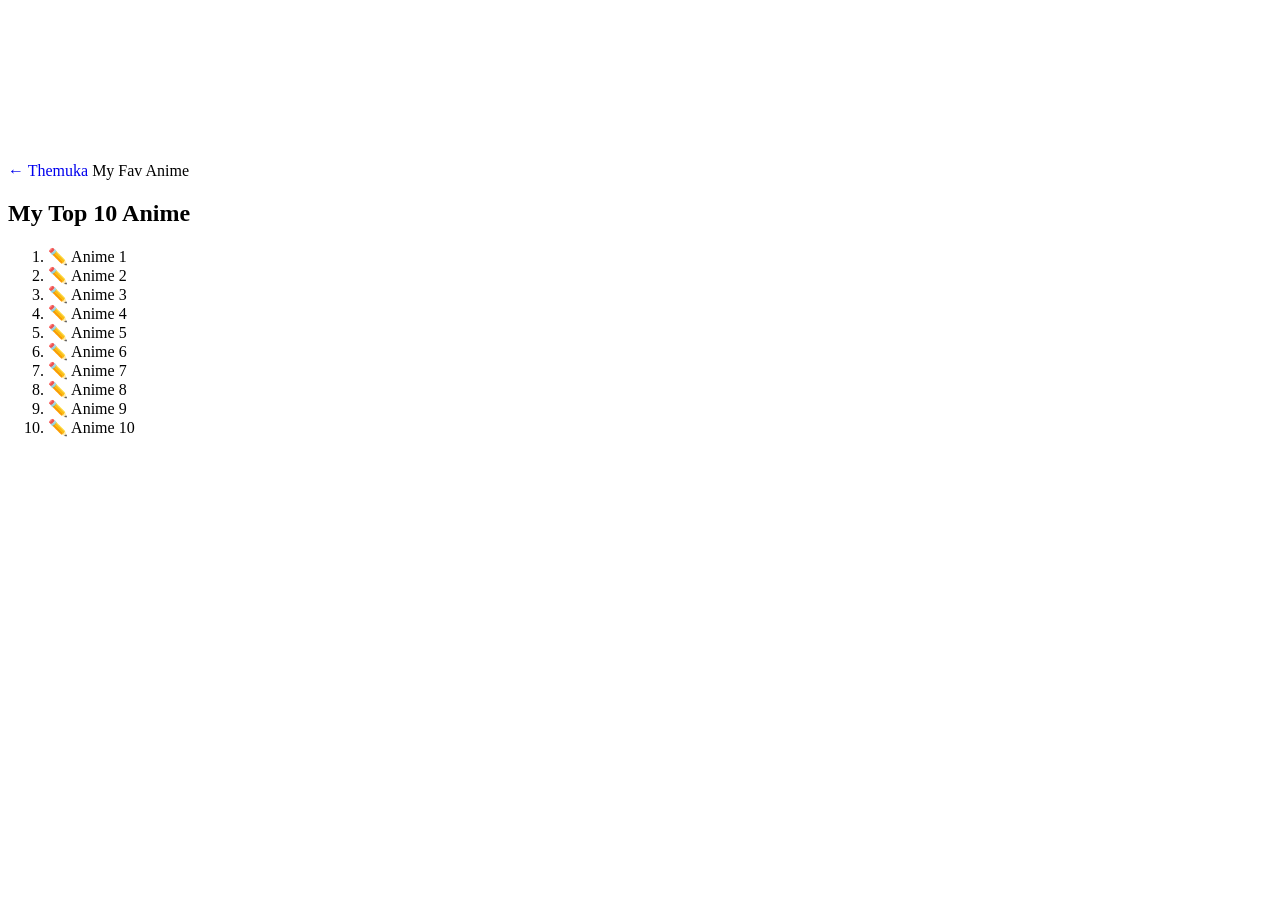
==== anime/index.html @ 9af490cb "Add files via upload" ====
<!DOCTYPE html>
<html lang="en">
<head>
  <meta charset="UTF-8" />
  <meta name="viewport" content="width=device-width, initial-scale=1.0" />
  <title>Themukaaa — My Fav Anime</title>
  <link rel="stylesheet" href="style.css" />
  <link href="https://fonts.googleapis.com/css2?family=Syne:wght@700;800&family=Caveat:wght@500;700&family=DM+Sans:wght@300;400;500&family=Swanky+and+Moo+Moo&display=swap" rel="stylesheet" />
</head>
<body>
  <canvas id="bgCanvas"></canvas>
  <nav class="navbar">
    <a href="/" class="nav-name" style="text-decoration:none">← Themuka</a>
    <span class="nav-est">My Fav Anime</span>
  </nav>
  <section class="page-content">
    <h1 class="page-title">My Top 10 Anime</h1>
    <ol class="anime-list">
      <li>✏️ Anime 1</li>
      <li>✏️ Anime 2</li>
      <li>✏️ Anime 3</li>
      <li>✏️ Anime 4</li>
      <li>✏️ Anime 5</li>
      <li>✏️ Anime 6</li>
      <li>✏️ Anime 7</li>
      <li>✏️ Anime 8</li>
      <li>✏️ Anime 9</li>
      <li>✏️ Anime 10</li>
    </ol>
  </section>
  <script src="script.js"></script>
</body>
</html>
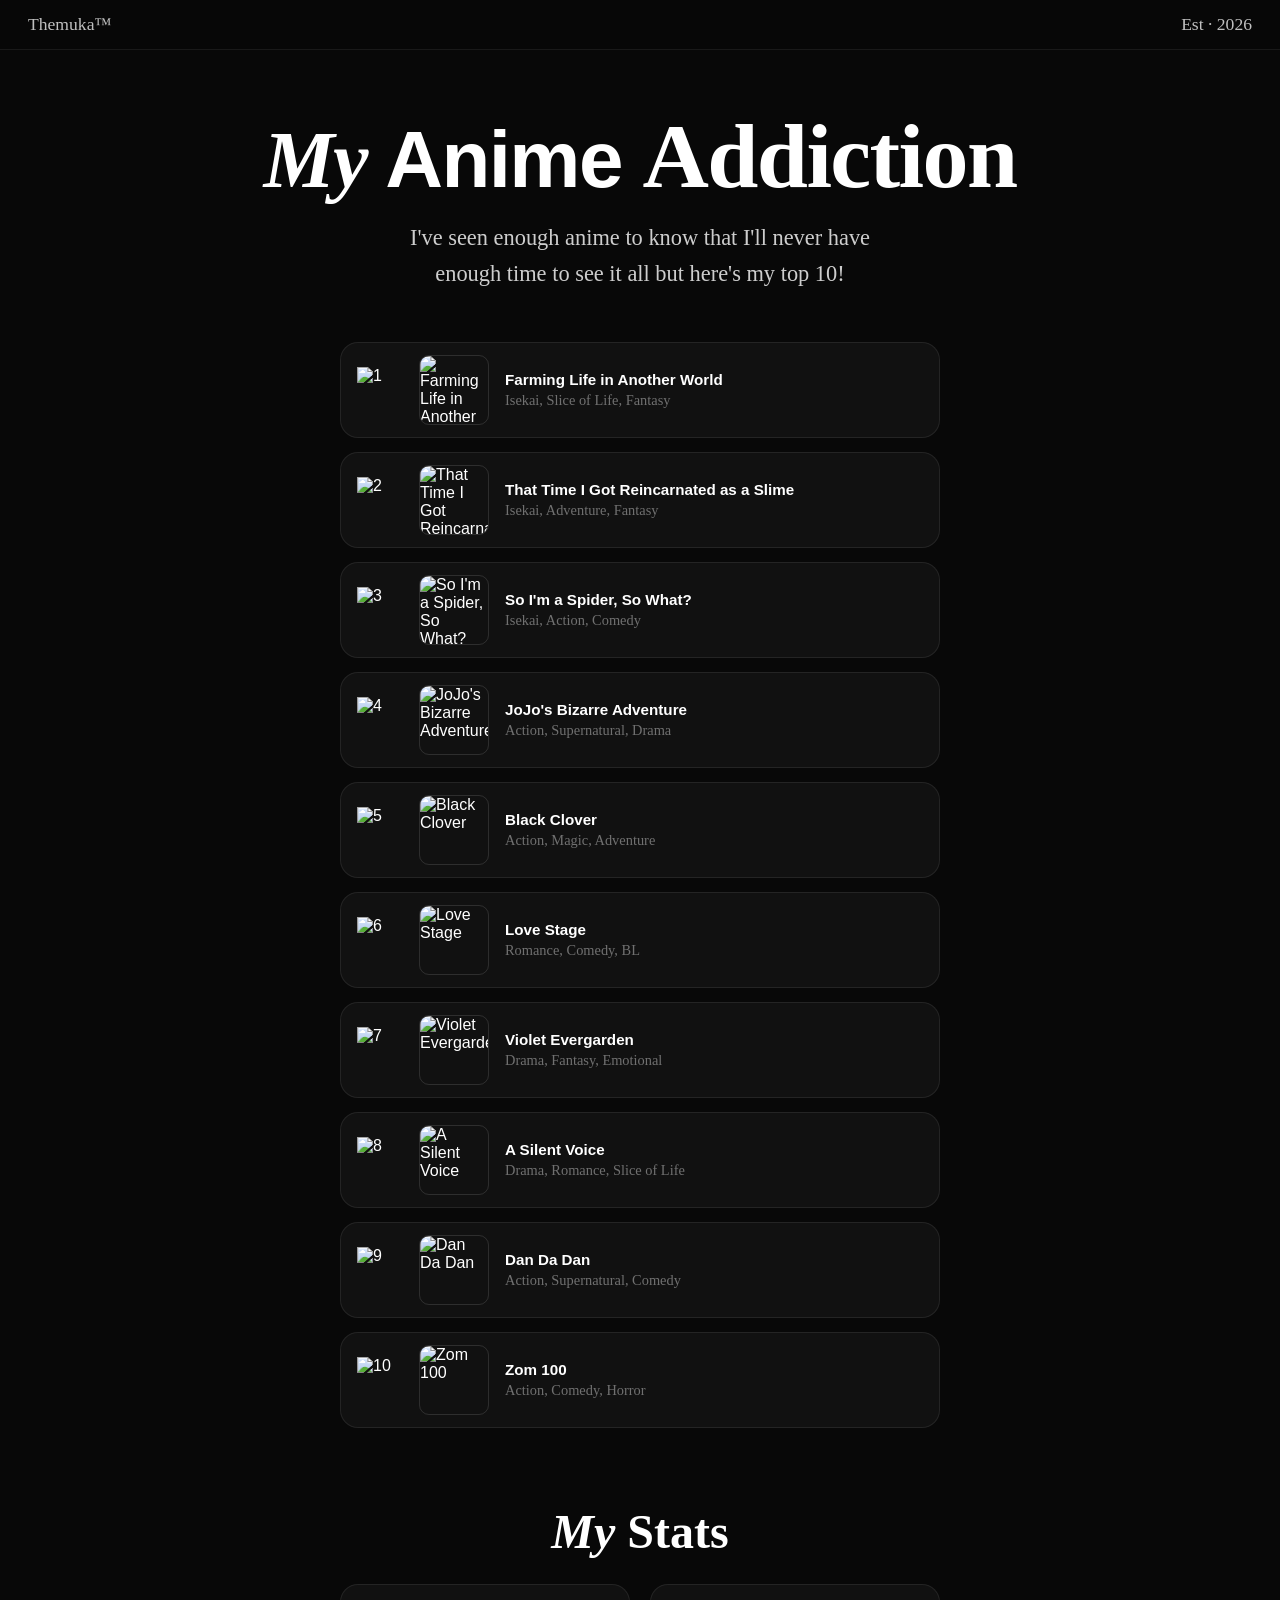
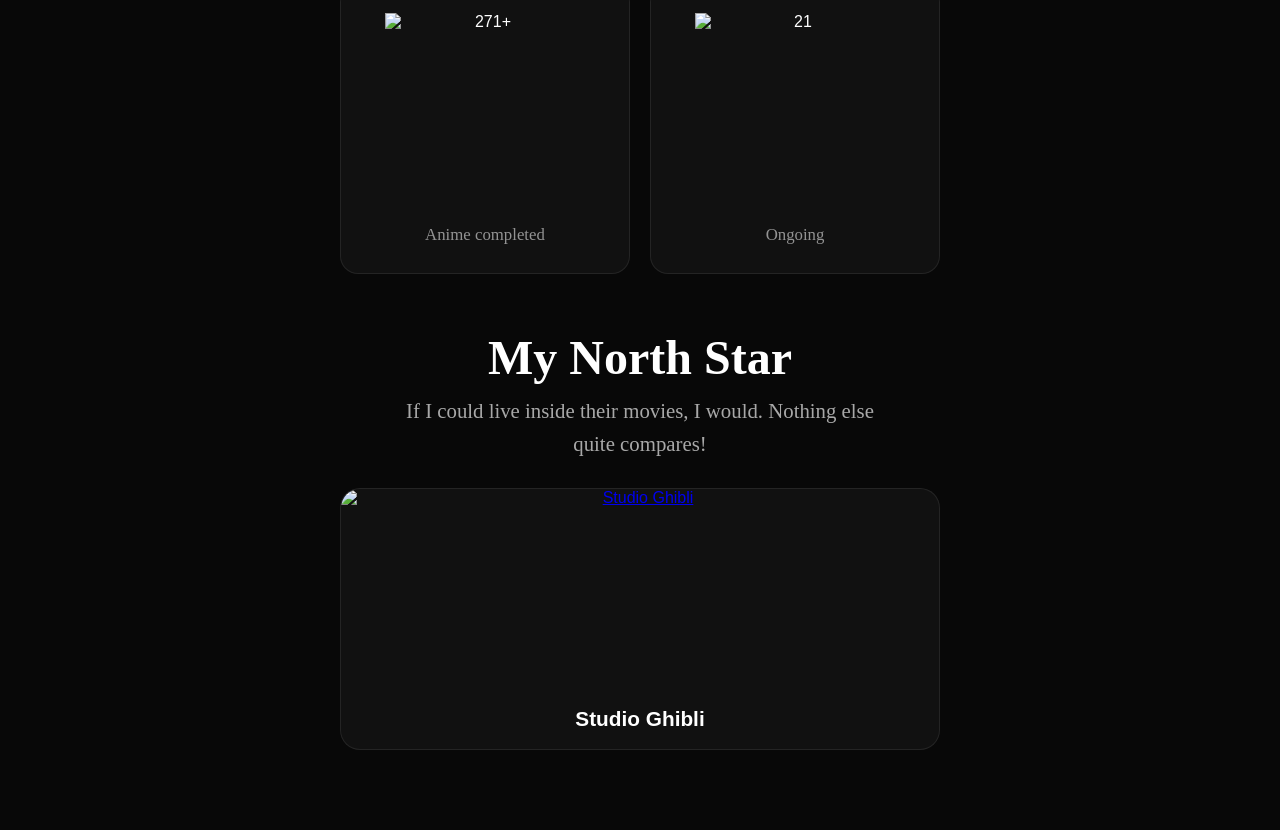
==== commit 916665ff: "Revamp anime index.html with new layout and styles Updated the anime index page with new structure a" ====
--- a/anime/index.html
+++ b/anime/index.html
@@ -3,31 +3,393 @@
 <head>
   <meta charset="UTF-8" />
   <meta name="viewport" content="width=device-width, initial-scale=1.0" />
-  <title>Themukaaa — My Fav Anime</title>
-  <link rel="stylesheet" href="style.css" />
+  <title>Themukaaa - My Anime List</title>
+  <link rel="icon" type="image/svg+xml" href="/assets/favicon.svg" />
+  <link rel="stylesheet" href="/style.css" />
   <link href="https://fonts.googleapis.com/css2?family=Syne:wght@700;800&family=Caveat:wght@500;700&family=DM+Sans:wght@300;400;500&family=Swanky+and+Moo+Moo&display=swap" rel="stylesheet" />
+  <style>
+
+    .deco-shape {
+      position: fixed;
+      pointer-events: none;
+      z-index: 1;
+      animation: floatShape linear infinite;
+    }
+
+    /* HERO */
+    .anime-hero {
+      position: relative;
+      z-index: 2;
+      padding: 110px 28px 50px;
+      text-align: center;
+    }
+
+    .anime-title {
+      font-size: clamp(2.4rem, 8vw, 5rem);
+      line-height: 1;
+      letter-spacing: -0.02em;
+      margin-bottom: 18px;
+    }
+
+    .anime-title .word-my {
+      font-family: 'Caveat', cursive;
+      font-weight: 700;
+      font-style: italic;
+      color: #ffffff;
+    }
+
+    .anime-title .word-anime {
+      font-family: 'Syne', sans-serif;
+      font-weight: 800;
+      color: #ffffff;
+    }
+
+    .anime-title .word-addiction {
+      font-family: 'Swanky and Moo Moo', cursive;
+      font-size: 1.15em;
+      color: #ffffff;
+    }
+
+    .anime-hero p {
+      font-family: 'Swanky and Moo Moo', cursive;
+      font-size: clamp(1rem, 3vw, 1.4rem);
+      color: rgba(255,255,255,0.8);
+      max-width: 520px;
+      margin: 0 auto;
+      line-height: 1.6;
+    }
+
+    /* TOP 10 */
+    .section-wrap {
+      position: relative;
+      z-index: 2;
+      max-width: 640px;
+      margin: 0 auto;
+      padding: 0 20px 20px;
+    }
+
+    .anime-list {
+      display: flex;
+      flex-direction: column;
+      gap: 14px;
+      margin-bottom: 60px;
+    }
+
+    .anime-card {
+      display: flex;
+      align-items: center;
+      gap: 16px;
+      background: rgba(255,255,255,0.04);
+      border: 1px solid rgba(255,255,255,0.08);
+      border-radius: 18px;
+      padding: 12px 16px;
+      transition: background 0.3s, transform 0.3s, border-color 0.3s;
+    }
+
+    .anime-card:hover {
+      background: rgba(255,255,255,0.08);
+      border-color: rgba(255,255,255,0.2);
+      transform: translateY(-3px);
+    }
+
+    .anime-rank {
+      flex-shrink: 0;
+      width: 46px;
+      height: 46px;
+      object-fit: contain;
+    }
+
+    .anime-cover {
+      flex-shrink: 0;
+      width: 70px;
+      height: 70px;
+      border-radius: 10px;
+      object-fit: cover;
+      border: 1px solid rgba(255,255,255,0.12);
+    }
+
+    .anime-info {
+      flex: 1;
+    }
+
+    .anime-name {
+      font-family: 'Syne', sans-serif;
+      font-size: 0.95rem;
+      font-weight: 700;
+      color: #ffffff;
+      margin-bottom: 4px;
+    }
+
+    .anime-genre {
+      font-family: 'Swanky and Moo Moo', cursive;
+      font-size: 0.9rem;
+      color: rgba(255,255,255,0.4);
+    }
+
+    /* STATS */
+    .stats-section {
+      position: relative;
+      z-index: 2;
+      max-width: 640px;
+      margin: 0 auto 60px;
+      padding: 0 20px;
+      text-align: center;
+    }
+
+    .stats-heading {
+      font-size: clamp(1.8rem, 6vw, 3rem);
+      line-height: 1;
+      margin-bottom: 28px;
+    }
+
+    .stats-heading .my {
+      font-family: 'Swanky and Moo Moo', cursive;
+      font-weight: 700;
+      font-style: italic;
+      color: #ffffff;
+    }
+
+    .stats-heading .rest {
+      font-family: 'Swanky and Moo Moo', cursive;
+      font-weight: 800;
+      color: #ffffff;
+    }
+
+    .stats-grid {
+      display: grid;
+      grid-template-columns: 1fr 1fr;
+      gap: 20px;
+    }
+
+    .stat-card {
+      background: rgba(255,255,255,0.04);
+      border: 1px solid rgba(255,255,255,0.08);
+      border-radius: 18px;
+      padding: 28px 16px;
+      display: flex;
+      flex-direction: column;
+      align-items: center;
+      gap: 12px;
+    }
+
+    .stat-sticker {
+      width: 200px;
+      height: 200px;
+      object-fit: contain;
+    }
+
+    /* NORTH STAR */
+    .northstar-section {
+      position: relative;
+      z-index: 2;
+      max-width: 640px;
+      margin: 0 auto 80px;
+      padding: 0 20px;
+      text-align: center;
+    }
+
+    .northstar-heading {
+      font-size: clamp(1.8rem, 6vw, 3rem);
+      line-height: 1;
+      margin-bottom: 12px;
+      font-family: 'Swanky and Moo Moo', cursive;
+      color: #ffffff;
+    }
+
+    .northstar-quote {
+      font-family: 'Swanky and Moo Moo', cursive;
+      font-size: clamp(1rem, 3vw, 1.3rem);
+      color: rgba(255,255,255,0.65);
+      max-width: 480px;
+      margin: 0 auto 28px;
+      line-height: 1.6;
+    }
+
+    .ghibli-card {
+      background: rgba(255,255,255,0.04);
+      border: 1px solid rgba(255,255,255,0.08);
+      border-radius: 20px;
+      overflow: hidden;
+      transition: transform 0.3s, border-color 0.3s;
+    }
+
+    .ghibli-card:hover {
+      transform: translateY(-4px);
+      border-color: rgba(255,255,255,0.2);
+    }
+
+    .ghibli-img {
+      width: 100%;
+      height: 200px;
+      object-fit: cover;
+      display: block;
+    }
+
+    .ghibli-body {
+      padding: 18px;
+    }
+
+    .ghibli-name {
+      font-family: 'Syne', sans-serif;
+      font-size: 1.3rem;
+      font-weight: 800;
+      color: #ffffff;
+    }
+
+  </style>
 </head>
 <body>
   <canvas id="bgCanvas"></canvas>
+
+  <!-- Susuwatari floating stickers -->
+  <img src="/assets/stickers/susuwatari-1.svg" class="deco-shape" style="top:4%;left:4%;width:65px;animation-delay:0s;animation-duration:7s" alt="" />
+  <img src="/assets/stickers/susuwatari-2.svg" class="deco-shape" style="top:5%;right:7%;width:55px;animation-delay:1.5s;animation-duration:9s" alt="" />
+  <img src="/assets/stickers/susuwatari-3.svg" class="deco-shape" style="top:22%;right:3%;width:50px;animation-delay:0.8s;animation-duration:8s" alt="" />
+  <img src="/assets/stickers/susuwatari-4.svg" class="deco-shape" style="top:42%;left:2%;width:60px;animation-delay:2s;animation-duration:11s" alt="" />
+  <img src="/assets/stickers/susuwatari-5.svg" class="deco-shape" style="top:62%;right:3%;width:52px;animation-delay:0.4s;animation-duration:10s" alt="" />
+  <img src="/assets/stickers/susuwatari-6.svg" class="deco-shape" style="top:80%;left:3%;width:58px;animation-delay:1.2s;animation-duration:8s" alt="" />
+
+  <!-- Navbar -->
   <nav class="navbar">
-    <a href="/" class="nav-name" style="text-decoration:none">← Themuka</a>
-    <span class="nav-est">My Fav Anime</span>
+    <a href="/" class="nav-name" style="text-decoration:none">Themuka&#8482;</a>
+    <span class="nav-est">Est · 2026</span>
   </nav>
-  <section class="page-content">
-    <h1 class="page-title">My Top 10 Anime</h1>
-    <ol class="anime-list">
-      <li>✏️ Anime 1</li>
-      <li>✏️ Anime 2</li>
-      <li>✏️ Anime 3</li>
-      <li>✏️ Anime 4</li>
-      <li>✏️ Anime 5</li>
-      <li>✏️ Anime 6</li>
-      <li>✏️ Anime 7</li>
-      <li>✏️ Anime 8</li>
-      <li>✏️ Anime 9</li>
-      <li>✏️ Anime 10</li>
-    </ol>
-  </section>
-  <script src="script.js"></script>
+
+  <!-- Hero -->
+  <div class="anime-hero">
+    <h1 class="anime-title">
+      <span class="word-my">My </span><span class="word-anime">Anime </span><span class="word-addiction">Addiction</span>
+    </h1>
+    <p>I've seen enough anime to know that I'll never have enough time to see it all but here's my top 10!</p>
+  </div>
+
+  <!-- Top 10 -->
+  <div class="section-wrap">
+    <div class="anime-list">
+
+      <div class="anime-card">
+        <img src="/assets/stickers/ranking-1.png" class="anime-rank" alt="1" />
+        <img src="/assets/photos/farming-life.svg" class="anime-cover" alt="Farming Life in Another World" />
+        <div class="anime-info">
+          <p class="anime-name">Farming Life in Another World</p>
+          <p class="anime-genre">Isekai, Slice of Life, Fantasy</p>
+        </div>
+      </div>
+
+      <div class="anime-card">
+        <img src="/assets/stickers/ranking-2.png" class="anime-rank" alt="2" />
+        <img src="/assets/photos/slime.svg" class="anime-cover" alt="That Time I Got Reincarnated as a Slime" />
+        <div class="anime-info">
+          <p class="anime-name">That Time I Got Reincarnated as a Slime</p>
+          <p class="anime-genre">Isekai, Adventure, Fantasy</p>
+        </div>
+      </div>
+
+      <div class="anime-card">
+        <img src="/assets/stickers/ranking-3.png" class="anime-rank" alt="3" />
+        <img src="/assets/photos/spider.svg" class="anime-cover" alt="So I'm a Spider, So What?" />
+        <div class="anime-info">
+          <p class="anime-name">So I'm a Spider, So What?</p>
+          <p class="anime-genre">Isekai, Action, Comedy</p>
+        </div>
+      </div>
+
+      <div class="anime-card">
+        <img src="/assets/stickers/ranking-4.png" class="anime-rank" alt="4" />
+        <img src="/assets/photos/jojo.svg" class="anime-cover" alt="JoJo's Bizarre Adventure" />
+        <div class="anime-info">
+          <p class="anime-name">JoJo's Bizarre Adventure</p>
+          <p class="anime-genre">Action, Supernatural, Drama</p>
+        </div>
+      </div>
+
+      <div class="anime-card">
+        <img src="/assets/stickers/ranking-5.png" class="anime-rank" alt="5" />
+        <img src="/assets/photos/black-clover.svg" class="anime-cover" alt="Black Clover" />
+        <div class="anime-info">
+          <p class="anime-name">Black Clover</p>
+          <p class="anime-genre">Action, Magic, Adventure</p>
+        </div>
+      </div>
+
+      <div class="anime-card">
+        <img src="/assets/stickers/ranking-6.png" class="anime-rank" alt="6" />
+        <img src="/assets/photos/love-stage.svg" class="anime-cover" alt="Love Stage" />
+        <div class="anime-info">
+          <p class="anime-name">Love Stage</p>
+          <p class="anime-genre">Romance, Comedy, BL</p>
+        </div>
+      </div>
+
+      <div class="anime-card">
+        <img src="/assets/stickers/ranking-7.png" class="anime-rank" alt="7" />
+        <img src="/assets/photos/violet.svg" class="anime-cover" alt="Violet Evergarden" />
+        <div class="anime-info">
+          <p class="anime-name">Violet Evergarden</p>
+          <p class="anime-genre">Drama, Fantasy, Emotional</p>
+        </div>
+      </div>
+
+      <div class="anime-card">
+        <img src="/assets/stickers/ranking-8.png" class="anime-rank" alt="8" />
+        <img src="/assets/photos/silent-voice.svg" class="anime-cover" alt="A Silent Voice" />
+        <div class="anime-info">
+          <p class="anime-name">A Silent Voice</p>
+          <p class="anime-genre">Drama, Romance, Slice of Life</p>
+        </div>
+      </div>
+
+      <div class="anime-card">
+        <img src="/assets/stickers/ranking-9.png" class="anime-rank" alt="9" />
+        <img src="/assets/photos/dan-da-dan.svg" class="anime-cover" alt="Dan Da Dan" />
+        <div class="anime-info">
+          <p class="anime-name">Dan Da Dan</p>
+          <p class="anime-genre">Action, Supernatural, Comedy</p>
+        </div>
+      </div>
+
+      <div class="anime-card">
+        <img src="/assets/stickers/ranking-10.png" class="anime-rank" alt="10" />
+        <img src="/assets/photos/zom-100.svg" class="anime-cover" alt="Zom 100" />
+        <div class="anime-info">
+          <p class="anime-name">Zom 100</p>
+          <p class="anime-genre">Action, Comedy, Horror</p>
+        </div>
+      </div>
+
+    </div>
+  </div>
+
+  <!-- Stats -->
+  <div class="stats-section">
+    <h2 class="stats-heading">
+      <span class="my">My </span><span class="rest">Stats</span>
+    </h2>
+    <div class="stats-grid">
+      <div class="stat-card">
+        <img src="/assets/stickers/271.png" class="stat-sticker" alt="271+" />
+        <p style="font-family:'Swanky and Moo Moo',cursive;color:rgba(255,255,255,0.55);font-size:1.05rem;">Anime completed</p>
+      </div>
+      <div class="stat-card">
+        <img src="/assets/stickers/21.png" class="stat-sticker" alt="21" />
+        <p style="font-family:'Swanky and Moo Moo',cursive;color:rgba(255,255,255,0.55);font-size:1.05rem;">Ongoing</p>
+      </div>
+    </div>
+  </div>
+
+  <!-- North Star -->
+  <div class="northstar-section">
+    <h2 class="northstar-heading">My North Star</h2>
+    <p class="northstar-quote">If I could live inside their movies, I would. Nothing else quite compares!</p>
+    <div class="ghibli-card">
+      <a href="https://www.ghibli.jp/" target="_blank" rel="noopener">
+    <img src="/assets/photos/studio-ghibli.svg" class="ghibli-img" alt="Studio Ghibli"></a>
+      <div class="ghibli-body">
+        <p class="ghibli-name">Studio Ghibli</p>
+      </div>
+    </div>
+  </div>
+
+  <script src="/script.js"></script>
 </body>
-</html>+</html>
--- a/style.css
+++ b/style.css
@@ -0,0 +1,502 @@
+/* THEMUKAAA.COM - Stylesheet v3 */
+
+* {
+  box-sizing: border-box;
+  margin: 0;
+  padding: 0;
+}
+
+:root {
+  --red: #E8241A;
+  --blue: #1A4CE8;
+  --yellow: #F5C800;
+  --green: #2ECC40;
+  --white: #FFFFFF;
+  --black: #080808;
+}
+
+html {
+  scroll-behavior: smooth;
+}
+
+body {
+  background: #080808;
+  color: #ffffff;
+  font-family: 'DM Sans', sans-serif;
+  overflow-x: hidden;
+}
+
+/* CANVAS BACKGROUND */
+#bgCanvas {
+  position: fixed;
+  top: 0;
+  left: 0;
+  width: 100%;
+  height: 100%;
+  z-index: 0;
+  opacity: 1;
+  pointer-events: none;
+}
+
+/* NAVBAR */
+.navbar {
+  position: fixed;
+  top: 0;
+  left: 0;
+  right: 0;
+  z-index: 100;
+  display: flex;
+  align-items: center;
+  justify-content: space-between;
+  padding: 14px 28px;
+  background: rgba(8, 8, 8, 0.9);
+  backdrop-filter: blur(10px);
+  border-bottom: 1px solid rgba(255, 255, 255, 0.07);
+}
+
+.nav-name {
+  font-family: 'Swanky and Moo Moo', cursive;
+  font-size: 1.1rem;
+  color: rgba(255, 255, 255, 0.75);
+}
+
+.nav-est {
+  font-family: 'Swanky and Moo Moo', cursive;
+  font-size: 1.1rem;
+  color: rgba(255, 255, 255, 0.75);
+}
+
+.nav-logo img {
+  height: 44px;
+  width: 44px;
+  object-fit: contain;
+}
+
+/* HERO */
+.hero {
+  position: relative;
+  z-index: 1;
+  min-height: 100vh;
+  display: flex;
+  flex-direction: column;
+  align-items: center;
+  justify-content: center;
+  padding: 100px 24px 80px;
+  overflow: hidden;
+}
+
+.hero-text {
+  text-align: center;
+  position: relative;
+  z-index: 2;
+}
+
+.welcome-line {
+  font-family: 'Swanky and Moo Moo', cursive;
+  font-size: clamp(2rem, 5vw, 3rem);
+  color: rgba(255, 255, 255, 0.9);
+  margin-bottom: 8px;
+}
+
+.hero-title {
+  font-size: clamp(3rem, 10vw, 6.5rem);
+  line-height: 0.93;
+  letter-spacing: -0.02em;
+}
+
+.port {
+  font-family: 'Syne', sans-serif;
+  font-weight: 800;
+  color: #ffffff;
+}
+
+.folio {
+  font-family: 'Caveat', cursive;
+  font-weight: 700;
+  color: #ffffff;
+  font-style: italic;
+}
+
+/* FLOATING SHAPE IMAGES */
+.deco-shape {
+  position: absolute;
+  pointer-events: none;
+  z-index: 1;
+  animation: floatShape linear infinite;
+  filter: drop-shadow(0 4px 12px rgba(0,0,0,0.4));
+}
+
+@keyframes floatShape {
+  0%   { transform: translateY(0px) rotate(0deg); }
+  33%  { transform: translateY(-12px) rotate(6deg); }
+  66%  { transform: translateY(7px) rotate(-4deg); }
+  100% { transform: translateY(0px) rotate(0deg); }
+}
+
+
+/* HERO LOGO */
+.hero-logo {
+  margin-bottom: 20px;
+}
+
+.hero-logo img {
+  height: 70px;
+  width: 70px;
+  object-fit: contain;
+  filter: invert(1);
+}
+
+/* DIGITAL GARDEN */
+.digital-garden {
+  font-family: 'Swanky and Moo Moo', cursive;
+  font-size: clamp(1rem, 3vw, 1.5rem);
+  color: rgba(255, 255, 255, 0.9);
+  margin-top: 8px;
+  letter-spacing: 0.02em;
+}
+
+/* SCROLL HINT */
+.scroll-hint {
+  position: absolute;
+  bottom: 28px;
+  left: 50%;
+  transform: translateX(-50%);
+  display: flex;
+  flex-direction: column;
+  align-items: center;
+  gap: 4px;
+  font-family: 'Swanky and Moo Moo', cursive;
+  font-size: 1rem;
+  color: rgba(255, 255, 255, 0.9);
+  animation: scrollBounce 2s ease-in-out infinite;
+  z-index: 2;
+}
+
+@keyframes scrollBounce {
+  0%, 100% { transform: translateX(-50%) translateY(0); }
+  50%       { transform: translateX(-50%) translateY(7px); }
+}
+
+/* STICKERS SECTION */
+.stickers-section {
+  position: relative;
+  z-index: 1;
+}
+
+.stickers-canvas {
+  position: relative;
+  width: 100%;
+  min-height: 950px;
+  padding: 60px 40px;
+}
+
+.sticker-item {
+  position: absolute;
+  display: flex;
+  flex-direction: column;
+  align-items: center;
+  gap: 8px;
+  text-align: center;
+  max-width: 120px;
+  cursor: default;
+}
+
+.sticker-item[data-modal] {
+  cursor: pointer;
+}
+
+.sticker-item[data-modal]:hover .sticker-img {
+  filter: drop-shadow(0 5px 12px rgba(0, 0, 0, 0.6));
+  transform: scale(1.07) translateY(-4px);
+}
+
+.sticker-item.no-modal:hover .sticker-img {
+  filter: drop-shadow(0 5px 12px rgba(0, 0, 0, 0.6));
+  transform: scale(1.04) translateY(-2px);
+}
+
+.sticker-img {
+  width: 100px;
+  height: 100px;
+  object-fit: contain;
+  filter: drop-shadow(0 5px 12px rgba(0, 0, 0, 0.6));
+  transition: filter 0.3s ease, transform 0.3s ease;
+}
+
+.sticker-label {
+  font-family: 'Swanky and Moo Moo', cursive;
+  font-size: 1.05rem;
+  color: rgba(255, 255, 255, 0.8);
+  line-height: 1.2;
+  white-space: nowrap;
+}
+
+
+/* STICKER LINKS */
+.sticker-link {
+  text-decoration: none;
+  color: inherit;
+  cursor: pointer;
+}
+
+.sticker-link:hover .sticker-img {
+  filter: drop-shadow(0 5px 12px rgba(0, 0, 0, 0.6));
+  transform: scale(1.07) translateY(-4px);
+}
+
+.sticker-link:hover .sticker-label {
+  color: rgba(255, 255, 255, 1);
+}
+
+/* MADE BY ME SECTION */
+.made-section {
+  position: relative;
+  z-index: 1;
+  min-height: 100vh;
+  display: flex;
+  flex-direction: column;
+  align-items: center;
+  justify-content: center;
+  padding: 80px 24px 100px;
+  overflow: hidden;
+}
+
+.made-title-wrap {
+  text-align: center;
+  margin-bottom: 60px;
+  position: relative;
+  z-index: 2;
+  width: 100%;
+}
+
+.made-inline {
+  display: flex;
+  flex-wrap: wrap;
+  justify-content: center;
+  align-items: baseline;
+  gap: 0 12px;
+}
+
+.made-sub {
+  font-family: 'Swanky and Moo Moo', cursive;
+  font-size: clamp(1.3rem, 3.5vw, 2rem);
+  color: rgba(255, 255, 255, 0.75);
+  margin-bottom: 6px;
+}
+
+.made-title {
+  font-family: 'Syne', sans-serif;
+  font-size: clamp(1.8rem, 5vw, 3.2rem);
+  font-weight: 800;
+  color: #ffffff;
+  letter-spacing: -0.02em;
+}
+
+.brands-grid {
+  display: grid;
+  grid-template-columns: repeat(2, 1fr);
+  gap: 24px 32px;
+  position: relative;
+  z-index: 2;
+  max-width: 480px;
+  width: 100%;
+}
+
+.brand-item {
+  display: flex;
+  flex-direction: column;
+  align-items: center;
+  gap: 10px;
+  padding: 20px 16px;
+  border: 1px solid rgba(255, 255, 255, 0.09);
+  border-radius: 16px;
+  background: rgba(255, 255, 255, 0.02);
+  cursor: pointer;
+  transition: background 0.3s ease, border-color 0.3s ease, transform 0.3s ease;
+}
+
+.brand-item:hover {
+  background: rgba(255, 255, 255, 0.06);
+  border-color: rgba(255, 255, 255, 0.2);
+  transform: translateY(-4px);
+}
+
+.brand-item img {
+  height: 50px;
+  object-fit: contain;
+  max-width: 100%;
+}
+
+.brand-item span {
+  font-family: 'DM Sans', sans-serif;
+  font-size: 0.8rem;
+  font-weight: 400;
+  letter-spacing: 0.06em;
+  color: rgba(255, 255, 255, 0.55);
+  text-transform: uppercase;
+}
+
+/* FOOTER */
+.footer {
+  position: relative;
+  z-index: 1;
+  display: grid;
+  grid-template-columns: repeat(3, 1fr);
+  gap: 24px;
+  padding: 48px 36px 32px;
+  border-top: 1px solid rgba(255, 255, 255, 0.08);
+  background: rgba(0, 0, 0, 0.5);
+}
+
+.footer-col {
+  display: flex;
+  flex-direction: column;
+  gap: 10px;
+}
+
+.footer-col h4 {
+  font-family: 'Swanky and Moo Moo', cursive;
+  font-size: 1.2rem;
+  color: rgba(255, 255, 255, 0.9);
+  margin-bottom: 4px;
+}
+
+.footer-col a {
+  font-family: 'Swanky and Moo Moo', cursive;
+  font-size: 1.05rem;
+  color: rgba(255, 255, 255, 0.45);
+  text-decoration: none;
+  transition: color 0.2s ease;
+}
+
+.footer-col a:hover {
+  color: rgba(255, 255, 255, 0.85);
+}
+
+.footer-copy {
+  grid-column: 1 / -1;
+  text-align: center;
+  font-family: 'Swanky and Moo Moo', cursive;
+  font-size: 1rem;
+  color: rgba(255, 255, 255, 0.9);
+  padding-top: 20px;
+  border-top: 1px solid rgba(255, 255, 255, 0.05);
+  margin-top: 8px;
+}
+
+/* RESPONSIVE */
+@media (max-width: 480px) {
+  .navbar {
+    padding: 12px 18px;
+  }
+
+  .nav-logo img {
+    height: 36px;
+    width: 36px;
+  }
+
+  .stickers-canvas {
+    min-height: 820px;
+  }
+
+  .sticker-img {
+    width: 82px;
+    height: 82px;
+  }
+
+  .sticker-item {
+    max-width: 100px;
+  }
+
+  .brands-grid {
+    gap: 16px;
+  }
+
+  .footer {
+    grid-template-columns: 1fr;
+    padding: 36px 20px 28px;
+    gap: 20px;
+  }
+
+  .footer-copy {
+    grid-column: 1;
+  }
+}
+
+/* SUB PAGES */
+.page-content {
+  position: relative;
+  z-index: 1;
+  min-height: 100vh;
+  padding: 120px 28px 80px;
+  max-width: 600px;
+  margin: 0 auto;
+}
+
+.page-title {
+  font-family: 'Swanky and Moo Moo', cursive;
+  font-size: clamp(2.5rem, 8vw, 4rem);
+  color: #ffffff;
+  margin-bottom: 32px;
+}
+
+.page-body {
+  font-family: 'Swanky and Moo Moo', cursive;
+  font-size: 1.2rem;
+  color: rgba(255, 255, 255, 0.7);
+  line-height: 1.8;
+}
+
+.anime-list {
+  list-style: none;
+  display: flex;
+  flex-direction: column;
+  gap: 4px;
+  counter-reset: anime-counter;
+}
+
+.anime-list li {
+  counter-increment: anime-counter;
+  font-family: 'Swanky and Moo Moo', cursive;
+  font-size: 1.4rem;
+  color: rgba(255, 255, 255, 0.85);
+  padding: 14px 0;
+  border-bottom: 1px solid rgba(255, 255, 255, 0.07);
+}
+
+.anime-list li::before {
+  content: counter(anime-counter) ". ";
+  color: #F5C800;
+  font-weight: 700;
+}
+
+.music-list {
+  list-style: none;
+  display: flex;
+  flex-direction: column;
+  gap: 4px;
+}
+
+.music-list li {
+  font-family: 'Swanky and Moo Moo', cursive;
+  font-size: 1.4rem;
+  color: rgba(255, 255, 255, 0.85);
+  padding: 14px 0;
+  border-bottom: 1px solid rgba(255, 255, 255, 0.07);
+}
+
+/* LEGAL PAGE */
+.legal-heading {
+  font-family: 'Swanky and Moo Moo', cursive;
+  font-size: 1.8rem;
+  color: rgba(255, 255, 255, 0.85);
+  margin-top: 40px;
+  margin-bottom: 14px;
+}
+
+.legal-updated {
+  font-family: 'Swanky and Moo Moo', cursive;
+  font-size: 1rem;
+  color: rgba(255, 255, 255, 0.3);
+  margin-top: 48px;
+}
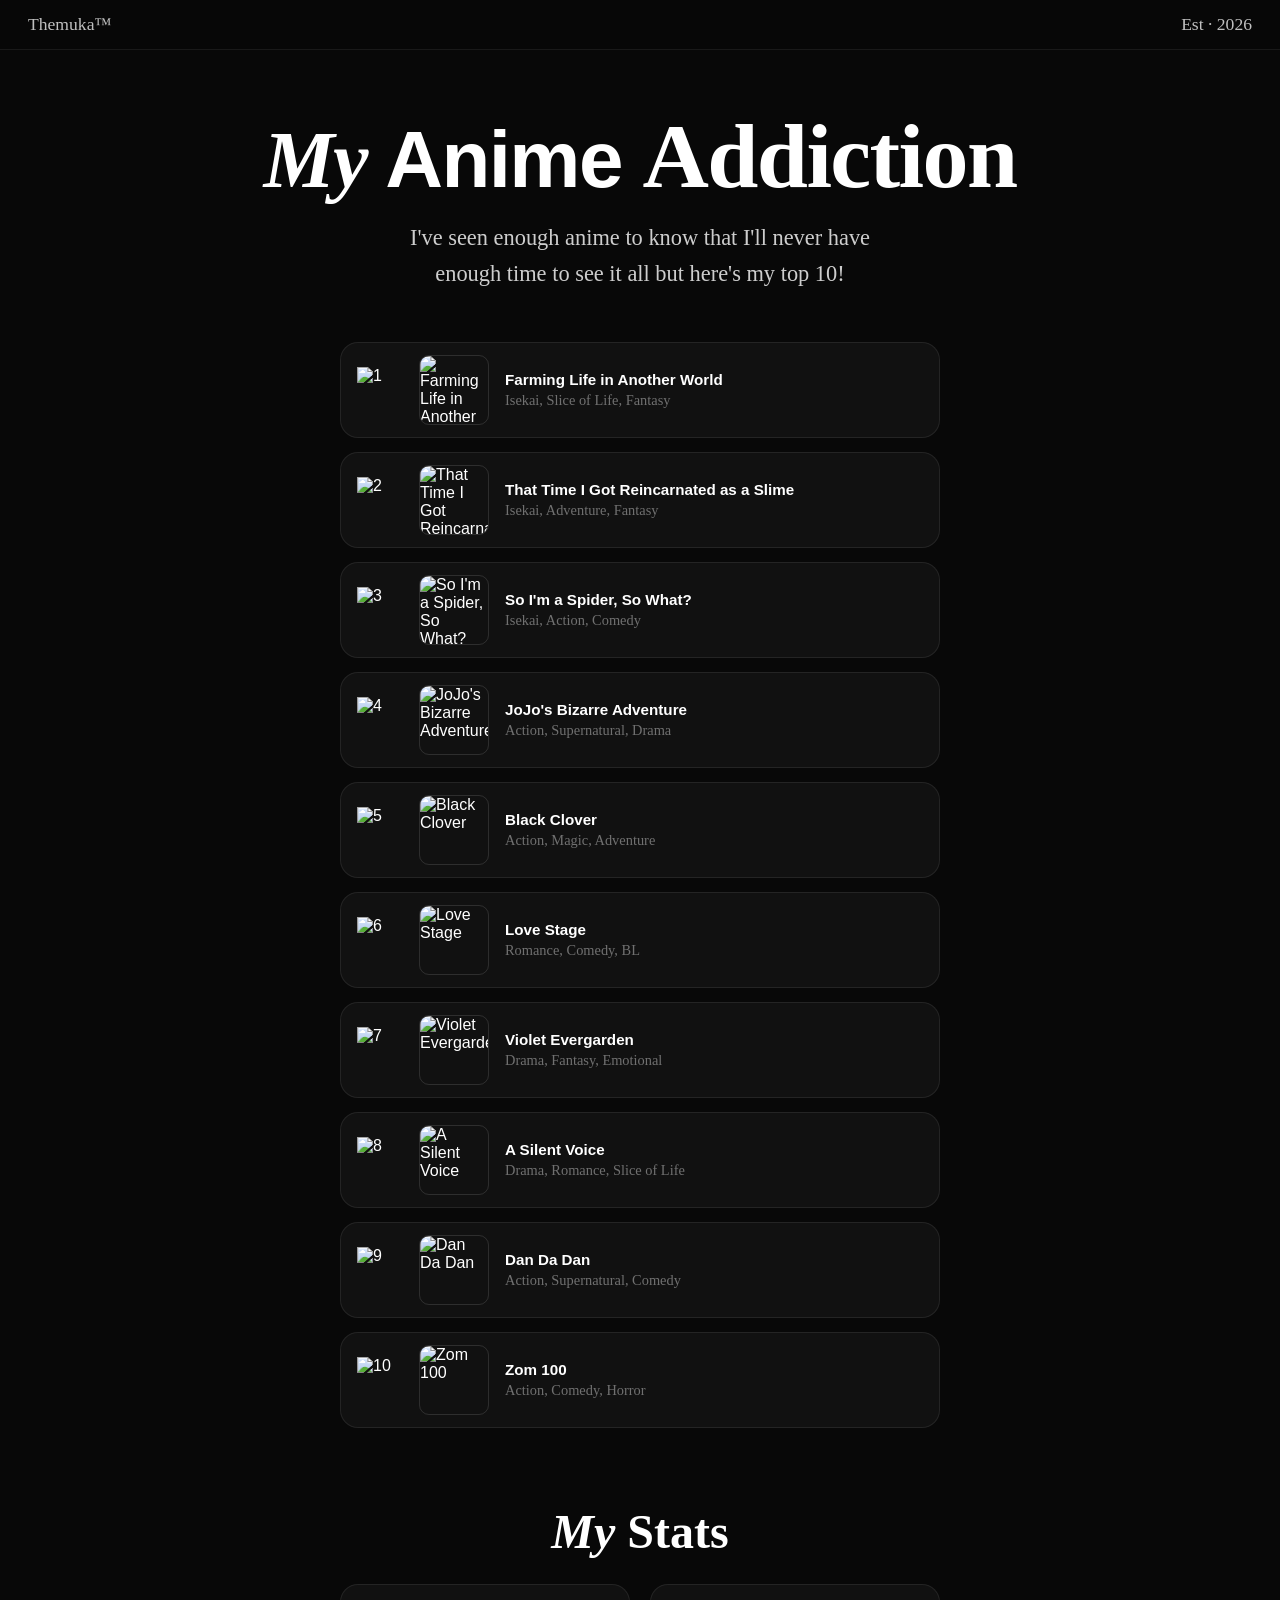
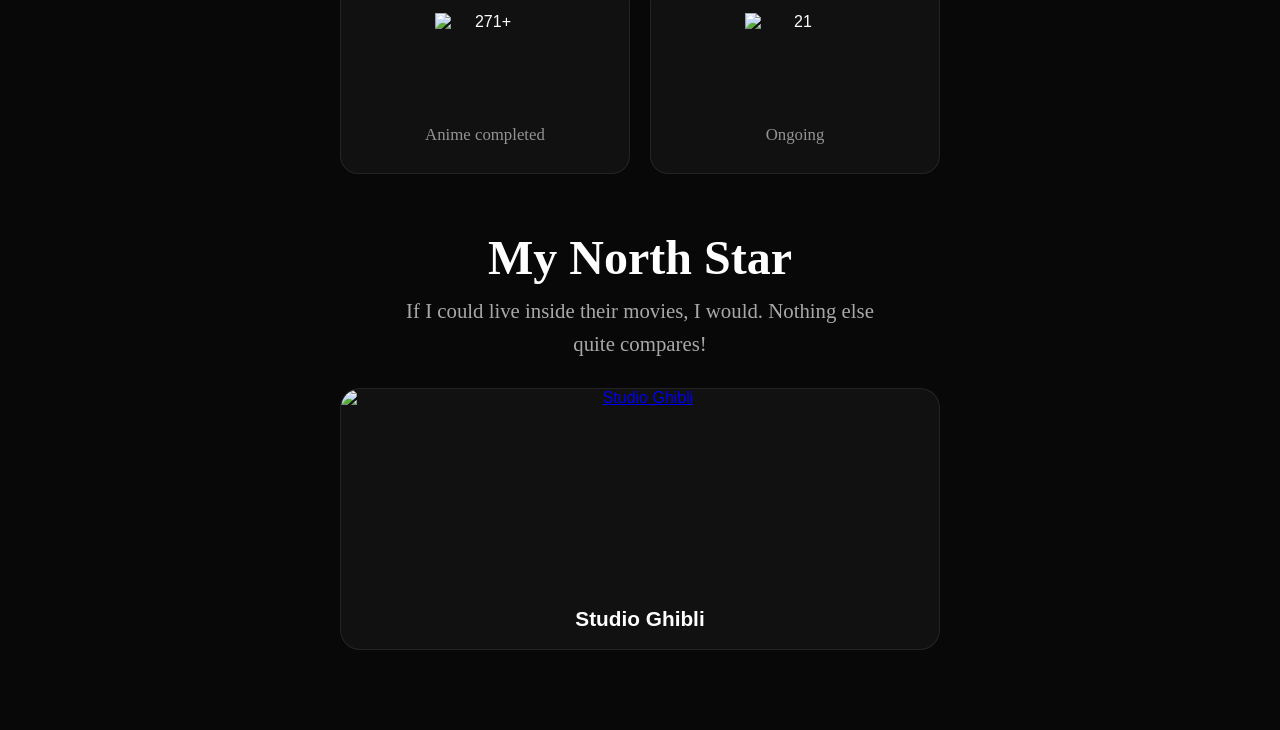
==== commit 8a615539: "Fix HTML encoding issues in index.html" ====
--- a/anime/index.html
+++ b/anime/index.html
@@ -173,8 +173,8 @@
     }
 
     .stat-sticker {
-      width: 200px;
-      height: 200px;
+      width: 100px;
+      height: 100px;
       object-fit: contain;
     }
 
